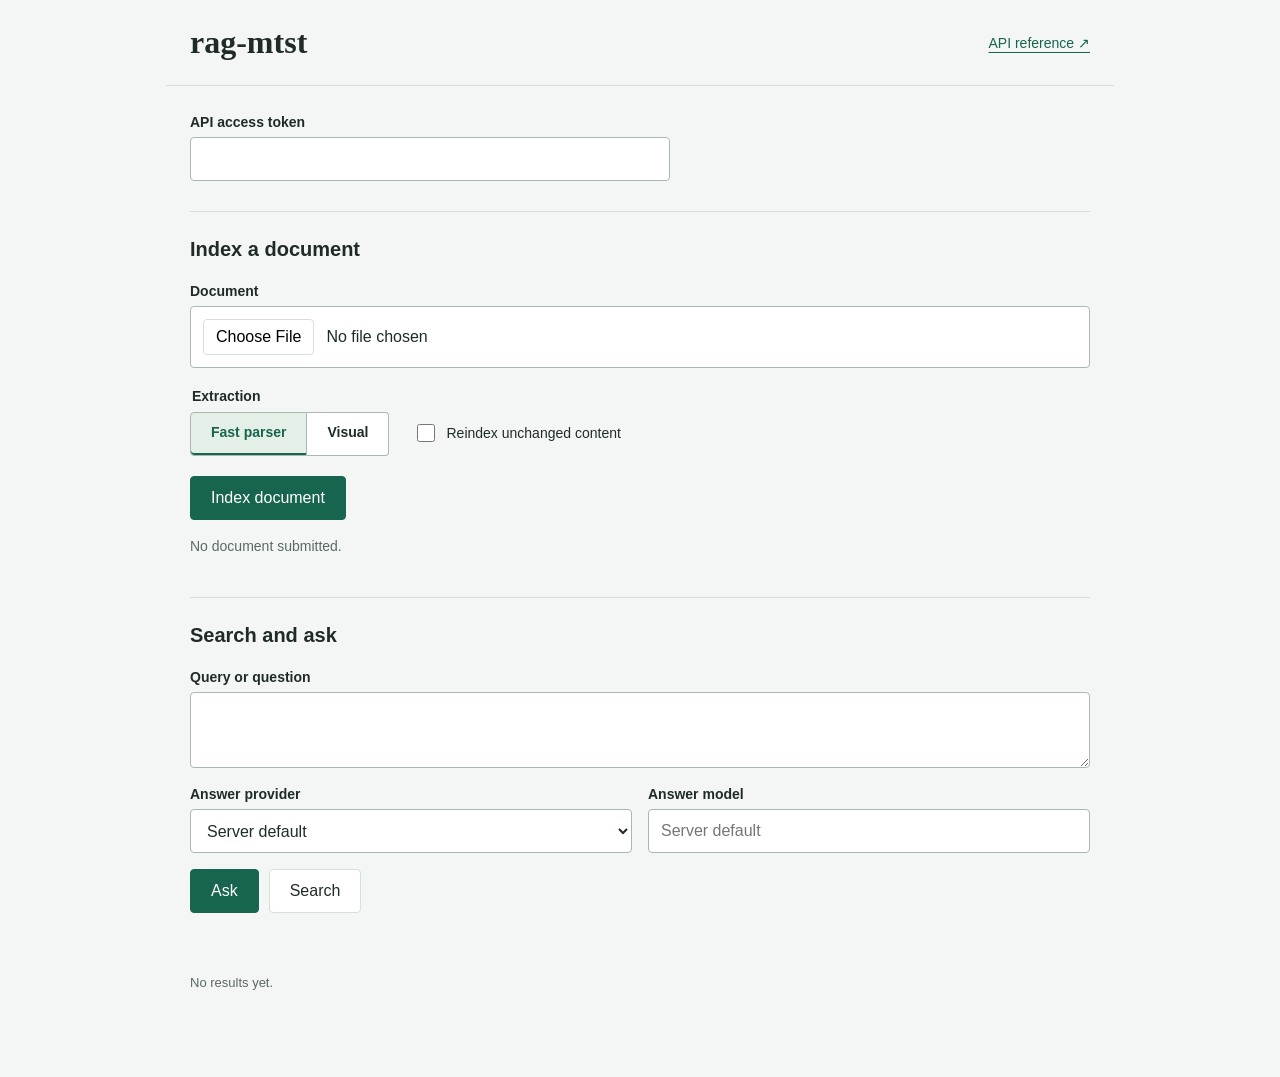
==== demo/index.html @ ea5f5dbe "Initial commit" ====
<!doctype html>
<html lang="en">
<head>
  <meta charset="utf-8">
  <meta name="viewport" content="width=device-width, initial-scale=1">
  <title>rag-mtst</title>
  <link rel="stylesheet" href="./style.css">
  <script src="./app.js" defer></script>
</head>
<body>
  <header>
    <h1>rag-mtst</h1>
    <a href="/docs" target="_blank" rel="noopener">API reference &#8599;</a>
  </header>
  <main>
    <fieldset id="controls" aria-label="Demo controls">
      <div class="access">
        <label for="token">API access token</label>
        <input id="token" type="password" autocomplete="off" spellcheck="false">
      </div>

      <section aria-labelledby="upload-title">
        <h2 id="upload-title">Index a document</h2>
        <form id="upload-form">
          <label for="document">Document</label>
          <input id="document" type="file" accept=".txt,.md,.pdf,.docx,.pptx" required>
          <div class="options">
            <fieldset class="segmented">
              <legend>Extraction</legend>
              <label><input type="radio" name="extraction" value="parser" checked><span>Fast parser</span></label>
              <label><input type="radio" name="extraction" value="visual"><span>Visual</span></label>
            </fieldset>
            <label class="check"><input id="reindex" type="checkbox">Reindex unchanged content</label>
          </div>
          <button type="submit" class="primary">Index document</button>
        </form>
        <p id="upload-status" role="status" class="status">No document submitted.</p>
        <progress id="progress" max="100" aria-label="Indexing progress" hidden></progress>
        <p id="upload-source" class="metadata"></p>
      </section>

      <section aria-labelledby="query-title">
        <h2 id="query-title">Search and ask</h2>
        <form id="query-form">
          <label for="query">Query or question</label>
          <textarea id="query" rows="3" required></textarea>
          <div class="model-options">
            <div>
              <label for="answer-provider">Answer provider</label>
              <select id="answer-provider">
                <option value="">Server default</option>
                <option value="openai">OpenAI</option>
                <option value="deepseek">DeepSeek</option>
                <option value="ollama">Ollama</option>
                <option value="anthropic">Anthropic</option>
              </select>
            </div>
            <div>
              <label for="answer-model">Answer model</label>
              <input id="answer-model" type="text" placeholder="Server default" autocomplete="off" spellcheck="false">
            </div>
          </div>
          <div class="actions">
            <button type="submit" name="action" value="ask" class="primary">Ask</button>
            <button type="submit" name="action" value="search">Search</button>
          </div>
        </form>
        <p id="query-status" role="status" class="status"></p>
        <div id="results"><p class="empty">No results yet.</p></div>
      </section>
    </fieldset>
  </main>
</body>
</html>
---- demo/style.css ----
:root {
  color-scheme: light;
  --ink: #202b28;
  --muted: #5a6963;
  --line: #d6dfda;
  --accent: #17654e;
  --accent-hover: #104c3b;
  --paper: #ffffff;
  --error: #a63125;
  font-family: "IBM Plex Sans", "Liberation Sans", sans-serif;
  color: var(--ink);
  background: #f4f6f5;
  letter-spacing: 0;
}
* { box-sizing: border-box; }
[hidden] { display: none !important; }
body { margin: 0; min-width: 280px; }
button, input, select, textarea { font: inherit; letter-spacing: 0; border-radius: 4px; }
a { color: var(--accent); text-underline-offset: 4px; }
button { min-height: 44px; padding: 10px 20px; border: 1px solid var(--line); background: var(--paper); color: var(--ink); cursor: pointer; }
button:hover:not(:disabled) { background: #edf3ef; border-color: #9caf9f; }
button.primary { background: var(--accent); border-color: var(--accent); color: white; }
button.primary:hover:not(:disabled) { background: var(--accent-hover); }
button:disabled { cursor: default; opacity: .5; }
:focus-visible { outline: 3px solid #bf682c; outline-offset: 3px; }
input:not([type="radio"]):not([type="checkbox"]), select, textarea { display: block; width: 100%; min-width: 0; min-height: 44px; border: 1px solid #aab9b0; background: var(--paper); color: var(--ink); padding: 10px 12px; }
input[type="file"] { padding: 12px !important; }
input::file-selector-button { font: inherit; padding: 8px 12px; border: 1px solid var(--line); background: white; border-radius: 4px; margin-right: 12px; cursor: pointer; }
textarea { resize: vertical; }
fieldset { min-width: 0; margin: 0; padding: 0; border: 0; }
label { display: block; margin: 0 0 7px; font-size: 14px; font-weight: 600; }
h1, h2, h3, p { margin-top: 0; }
h2 { font-size: 20px; margin-bottom: 22px; }
h3 { font-size: 16px; margin: 24px 0 12px; }
header { display: flex; align-items: center; justify-content: space-between; gap: 16px; max-width: 948px; margin: 0 auto; padding: 24px; border-bottom: 1px solid var(--line); }
h1 { font-family: "Book Antiqua", "Liberation Serif", serif; font-size: 32px; margin: 0; }
header a { font-size: 14px; white-space: nowrap; }
main { max-width: 948px; margin: 0 auto; padding: 28px 24px 48px; }
.access { max-width: 480px; margin-bottom: 30px; }
section { padding: 26px 0; border-top: 1px solid var(--line); }
.options { display: flex; flex-wrap: wrap; align-items: center; gap: 24px; margin: 20px 0; }
.segmented { display: flex; }
.segmented legend { font-size: 14px; font-weight: 600; margin-bottom: 8px; }
.segmented label { margin: 0; position: relative; }
.segmented input { position: absolute; opacity: 0; }
.segmented span { display: block; padding: 11px 20px; border: 1px solid #aab9b0; min-height: 44px; background: var(--paper); cursor: pointer; }
.segmented label:first-of-type span { border-radius: 4px 0 0 4px; }
.segmented label:last-of-type span { border-radius: 0 4px 4px 0; border-left: 0; }
.segmented input:checked + span { color: var(--accent); background: #e4efe8; box-shadow: inset 0 -2px var(--accent); }
.segmented input:focus-visible + span { outline: 3px solid #bf682c; outline-offset: 3px; }
.check { display: flex; align-items: center; gap: 8px; margin: 22px 0 0; font-weight: 400; }
.check input { width: 18px; height: 18px; flex-shrink: 0; accent-color: var(--accent); }
.actions { display: flex; gap: 10px; margin-top: 16px; flex-wrap: wrap; }
.model-options { display: grid; grid-template-columns: minmax(0, 1fr) minmax(0, 1fr); gap: 16px; margin-top: 18px; }
.status { color: var(--muted); font-size: 14px; min-height: 20px; margin: 18px 0 8px; overflow-wrap: anywhere; }
.status.error { color: var(--error); }
progress { display: block; width: 100%; height: 6px; accent-color: var(--accent); margin: 16px 0; }
.empty, .metadata { color: var(--muted); font-size: 13px; overflow-wrap: anywhere; }
.empty { margin-top: 24px; }
details { border-top: 1px solid var(--line); padding: 16px 0; }
summary { cursor: pointer; font-size: 14px; font-weight: 600; overflow-wrap: anywhere; line-height: 1.6; }
details .metadata { margin: 12px 0; }
.passage, .answer { white-space: pre-wrap; overflow-wrap: anywhere; line-height: 1.65; font-size: 15px; }
.passage { padding: 16px; background: var(--paper); border-left: 2px solid var(--line); margin-top: 12px; }
.answer { margin-bottom: 28px; }
@media (max-width: 600px) {
  header { padding: 18px 16px; }
  h1 { font-size: 28px; }
  main { padding: 24px 16px; }
  .options { gap: 14px; }
  .check { margin-top: 0; }
  .model-options { grid-template-columns: minmax(0, 1fr); }
}
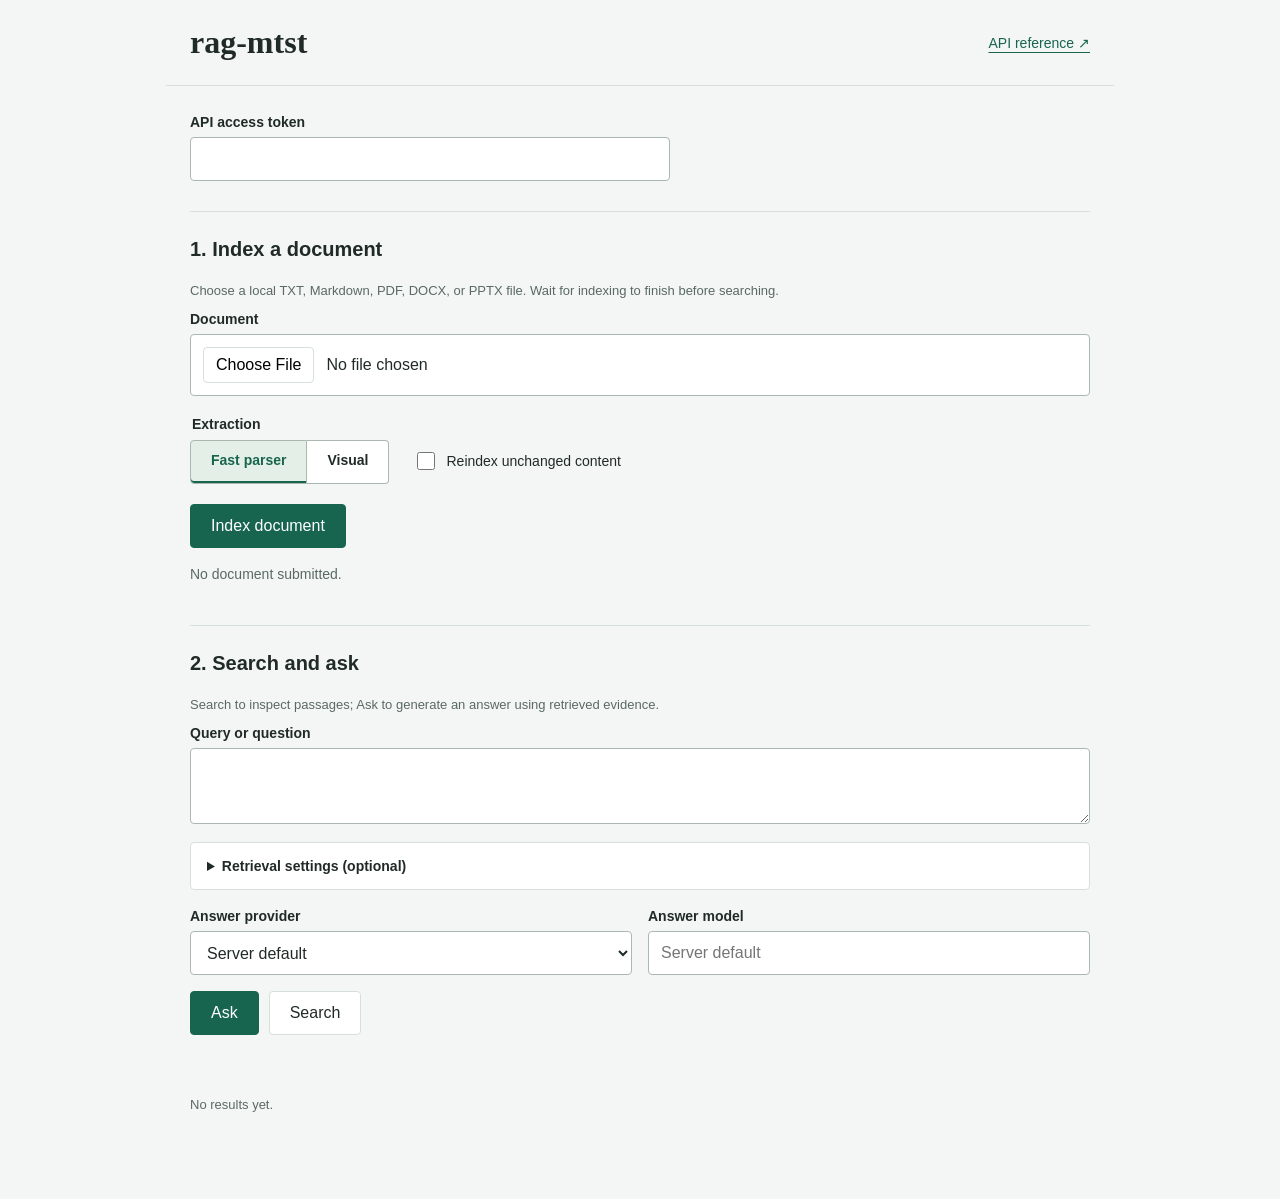
==== commit d615ce86: "feat(demo): add retrieval comparisons and polish CLI guidance" ====
--- a/demo/index.html
+++ b/demo/index.html
@@ -20,7 +20,8 @@
       </div>
 
       <section aria-labelledby="upload-title">
-        <h2 id="upload-title">Index a document</h2>
+        <h2 id="upload-title">1. Index a document</h2>
+        <p class="metadata">Choose a local TXT, Markdown, PDF, DOCX, or PPTX file. Wait for indexing to finish before searching.</p>
         <form id="upload-form">
           <label for="document">Document</label>
           <input id="document" type="file" accept=".txt,.md,.pdf,.docx,.pptx" required>
@@ -40,10 +41,35 @@
       </section>
 
       <section aria-labelledby="query-title">
-        <h2 id="query-title">Search and ask</h2>
+        <h2 id="query-title">2. Search and ask</h2>
+        <p class="metadata">Search to inspect passages; Ask to generate an answer using retrieved evidence.</p>
         <form id="query-form">
           <label for="query">Query or question</label>
           <textarea id="query" rows="3" required></textarea>
+          <details class="retrieval-controls">
+            <summary>Retrieval settings (optional)</summary>
+            <div class="model-options">
+              <div>
+                <label for="search-method">Method</label>
+                <select id="search-method">
+                  <option value="">Server default</option>
+                  <option value="window">Window (similarity + neighbors)</option>
+                  <option value="cosine">Cosine (vector similarity)</option>
+                  <option value="lexical">Lexical (keywords)</option>
+                  <option value="hybrid">Hybrid (combined ranking)</option>
+                </select>
+              </div>
+              <div>
+                <label for="search-limit">Result limit (seed chunks for window)</label>
+                <input id="search-limit" type="number" min="1" step="1" placeholder="Server default">
+              </div>
+              <div>
+                <label for="search-window">Neighbors on each side (window only)</label>
+                <input id="search-window" type="number" min="0" step="1" placeholder="Server default">
+              </div>
+            </div>
+            <p class="metadata">Scores indicate method-specific ranking, not probabilities. Compare the source passages, not raw scores.</p>
+          </details>
           <div class="model-options">
             <div>
               <label for="answer-provider">Answer provider</label>
--- a/demo/style.css
+++ b/demo/style.css
@@ -52,6 +52,9 @@
 .check input { width: 18px; height: 18px; flex-shrink: 0; accent-color: var(--accent); }
 .actions { display: flex; gap: 10px; margin-top: 16px; flex-wrap: wrap; }
 .model-options { display: grid; grid-template-columns: minmax(0, 1fr) minmax(0, 1fr); gap: 16px; margin-top: 18px; }
+.retrieval-controls { border: 1px solid var(--line); border-radius: 4px; padding: 12px 16px; margin-top: 18px; background: var(--paper); }
+.retrieval-controls > summary { font-weight: 600; }
+.retrieval-controls > .metadata { margin: 10px 0 0; }
 .status { color: var(--muted); font-size: 14px; min-height: 20px; margin: 18px 0 8px; overflow-wrap: anywhere; }
 .status.error { color: var(--error); }
 progress { display: block; width: 100%; height: 6px; accent-color: var(--accent); margin: 16px 0; }
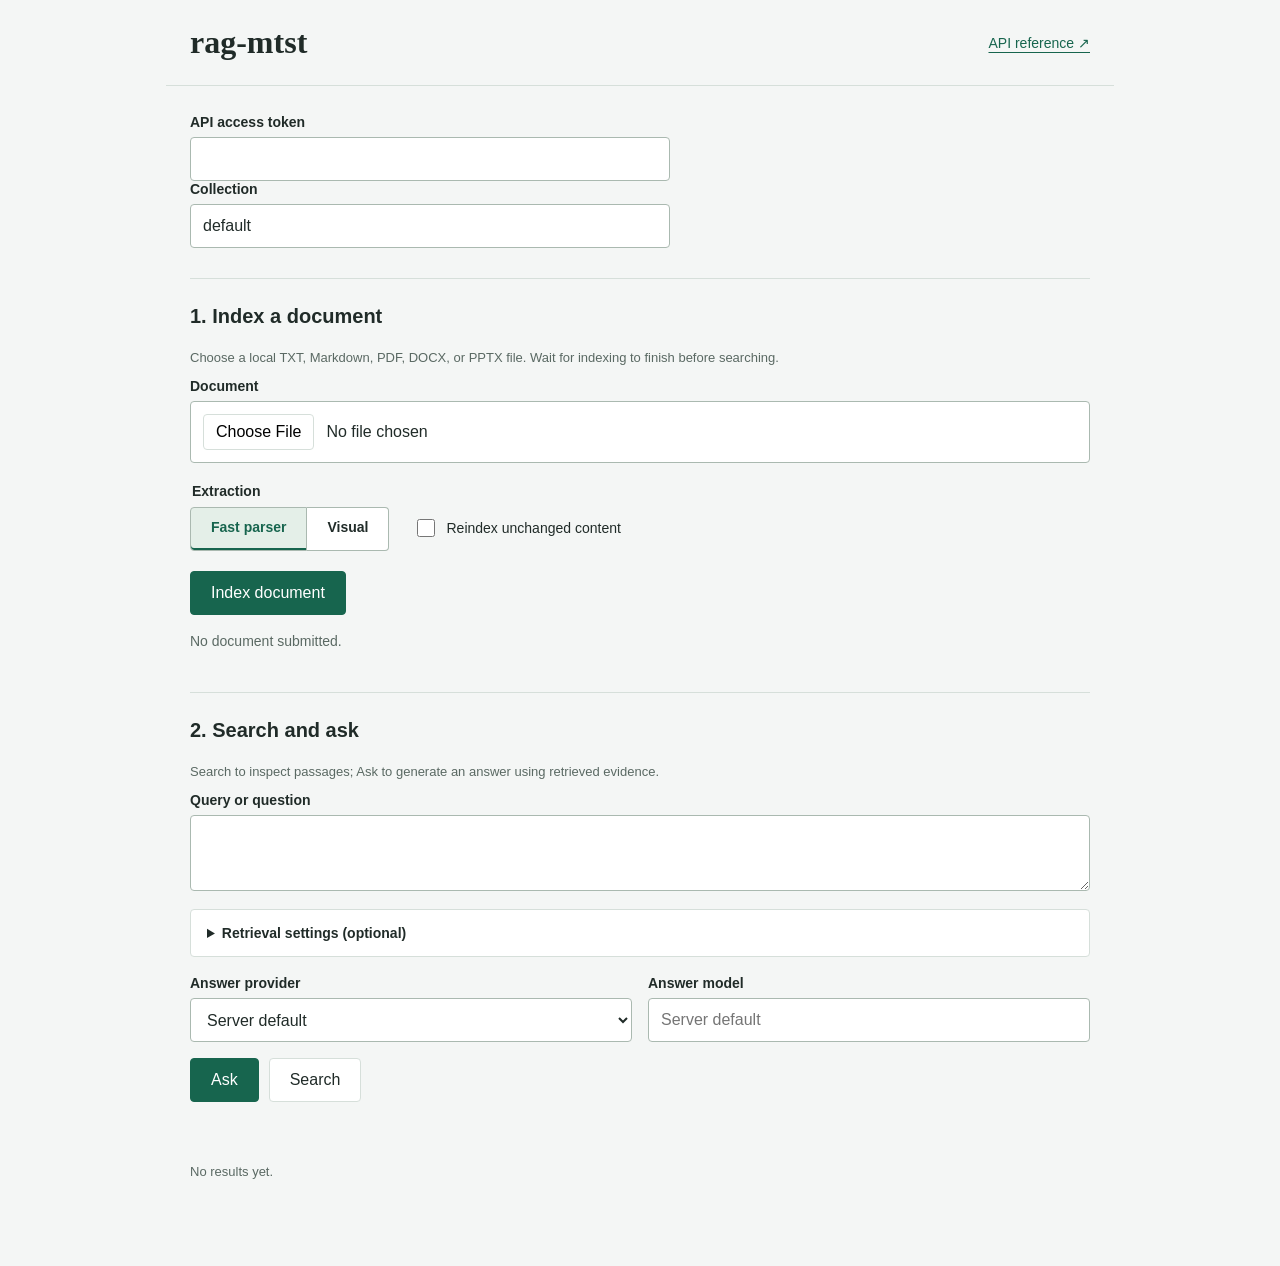
==== commit 49c687f3: "Replace tenants with explicit collections Scope every data operation by an explicit, opaque collecti" ====
--- a/demo/index.html
+++ b/demo/index.html
@@ -17,6 +17,8 @@
       <div class="access">
         <label for="token">API access token</label>
         <input id="token" type="password" autocomplete="off" spellcheck="false">
+        <label for="collection">Collection</label>
+        <input id="collection" type="text" value="default" autocomplete="off" spellcheck="false" required>
       </div>
 
       <section aria-labelledby="upload-title">
